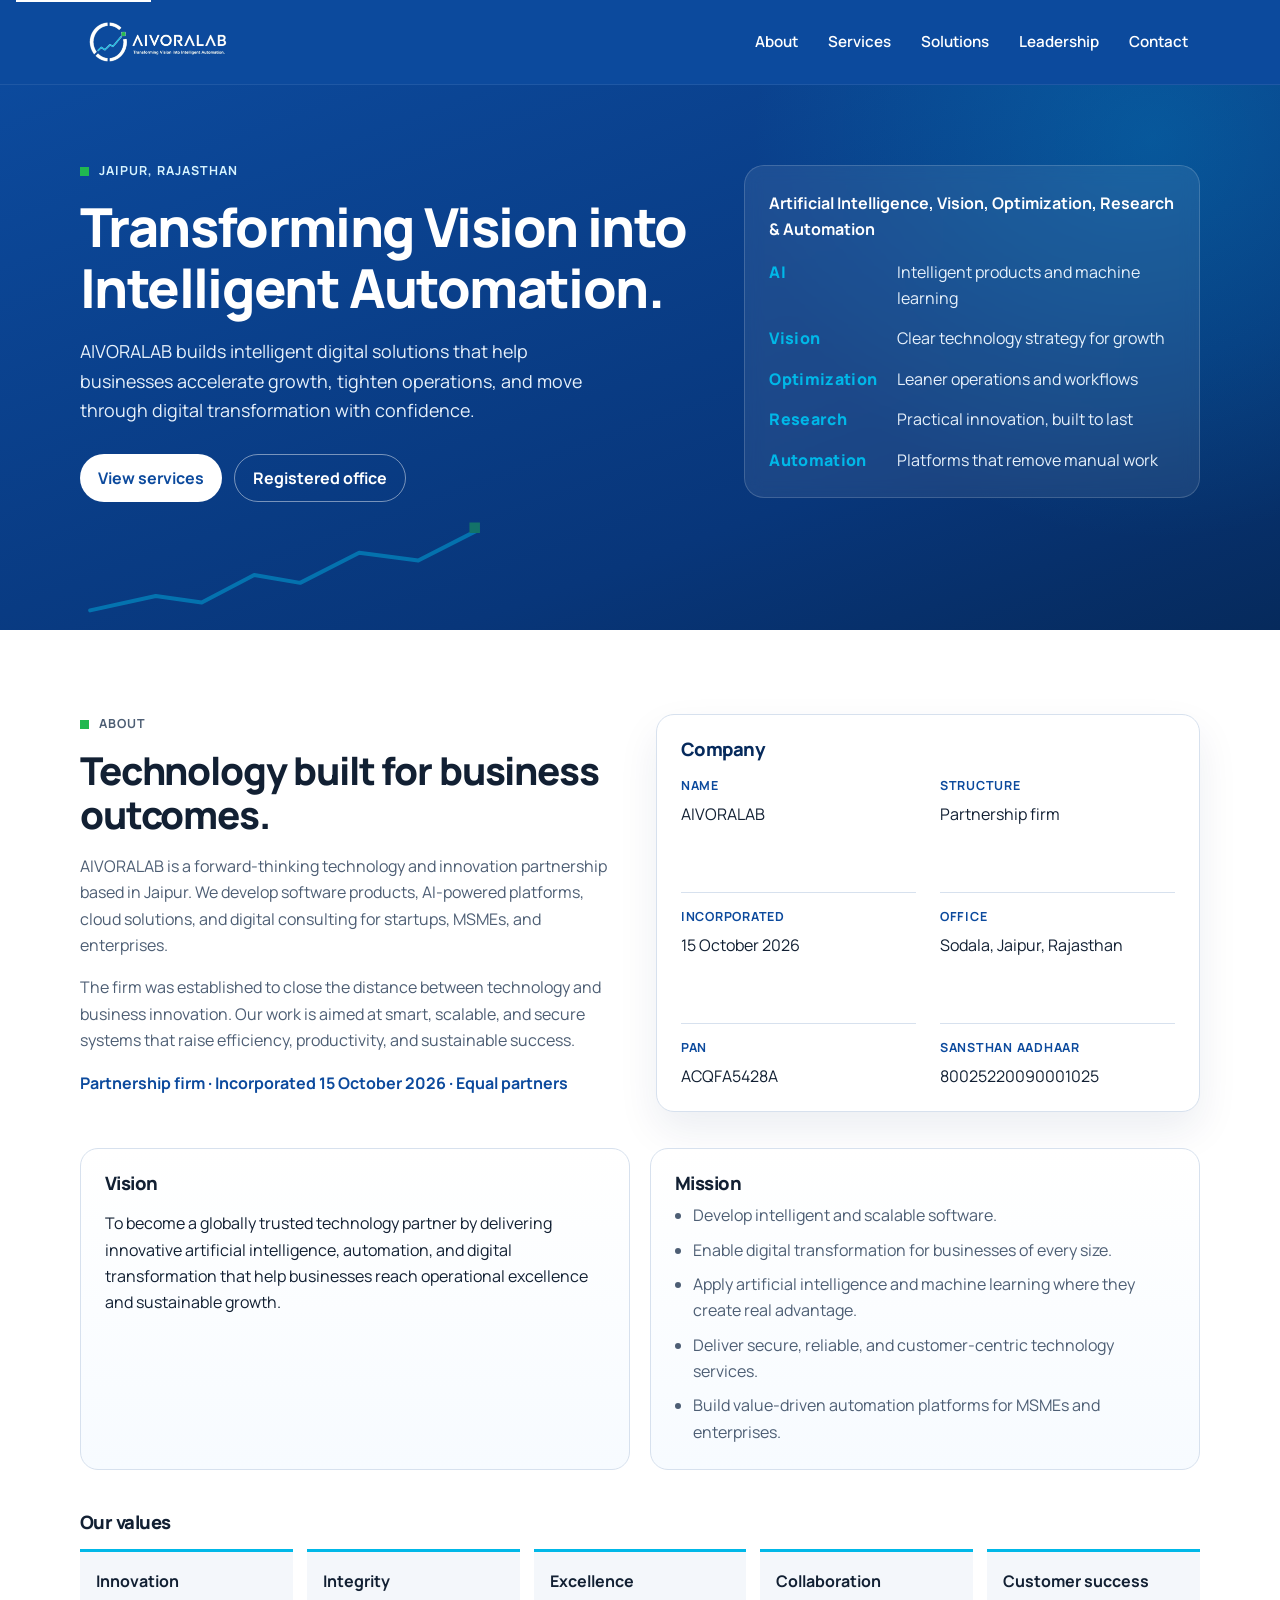
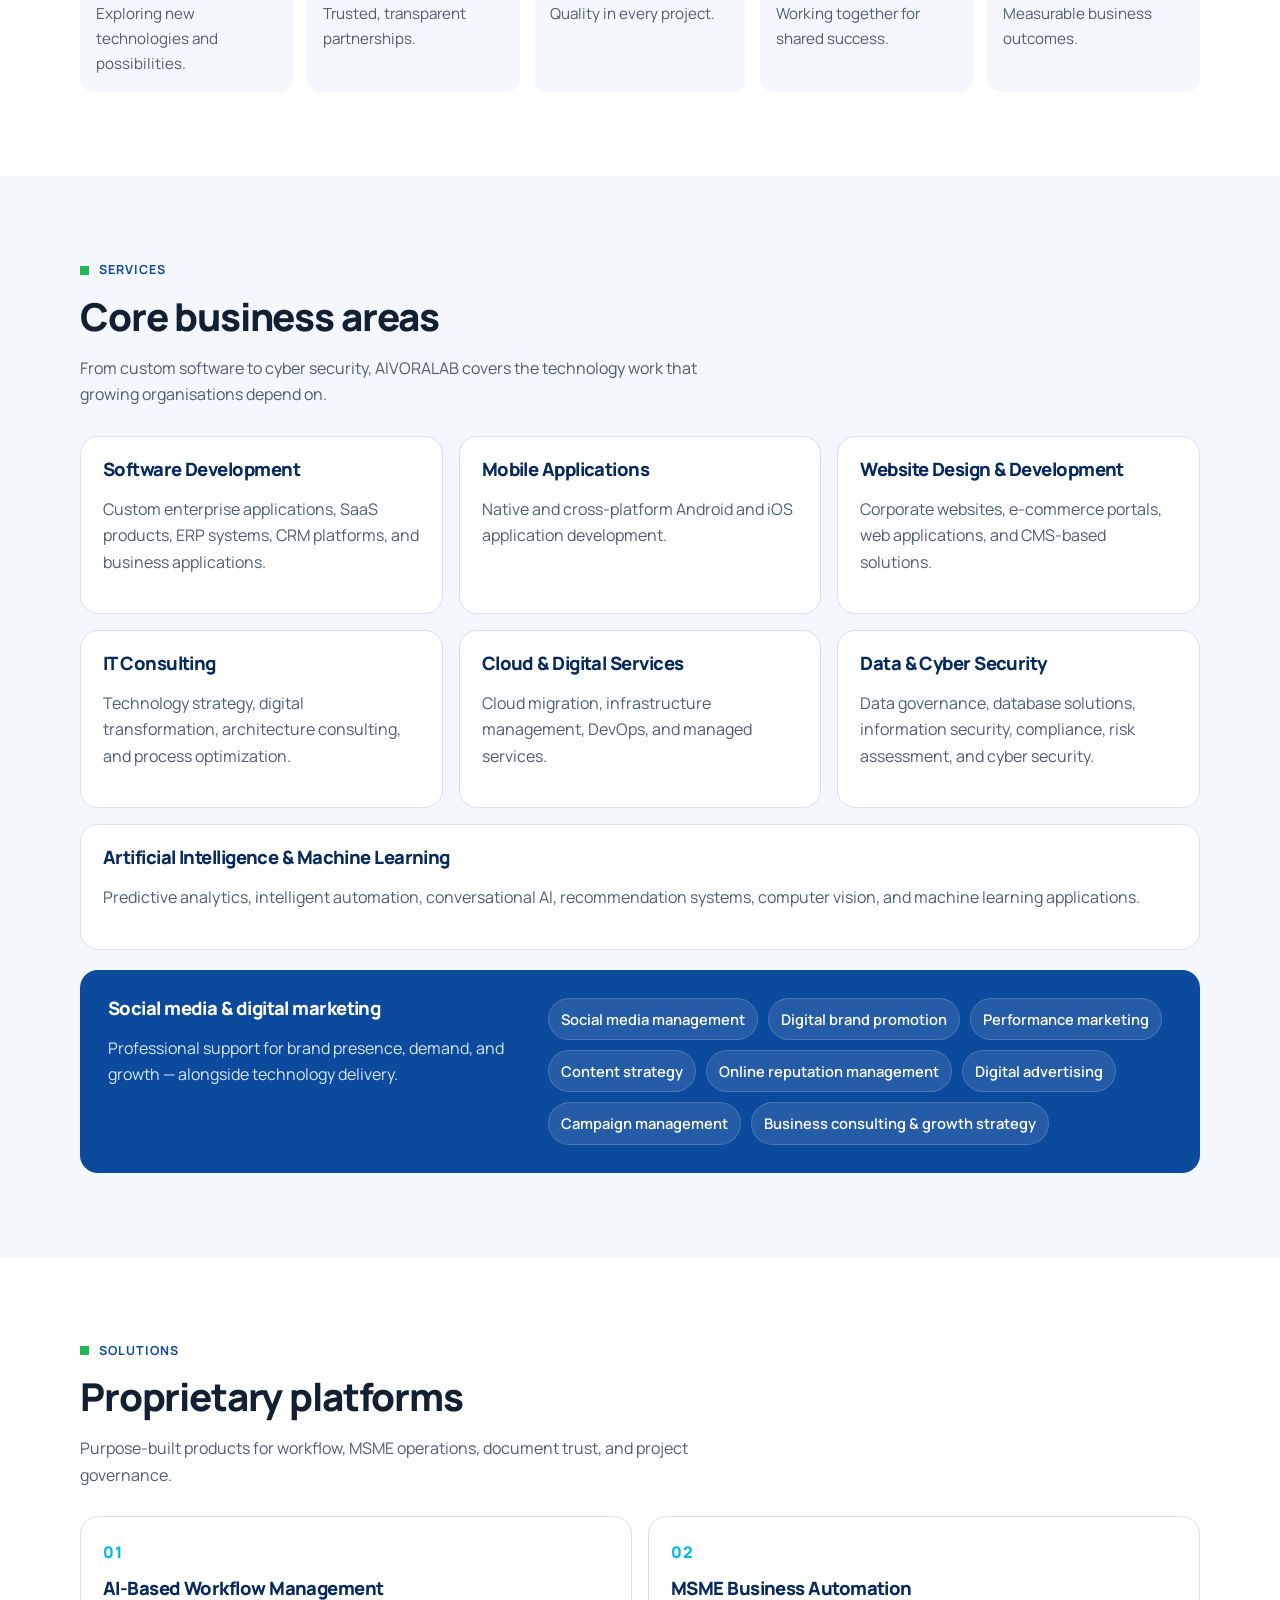
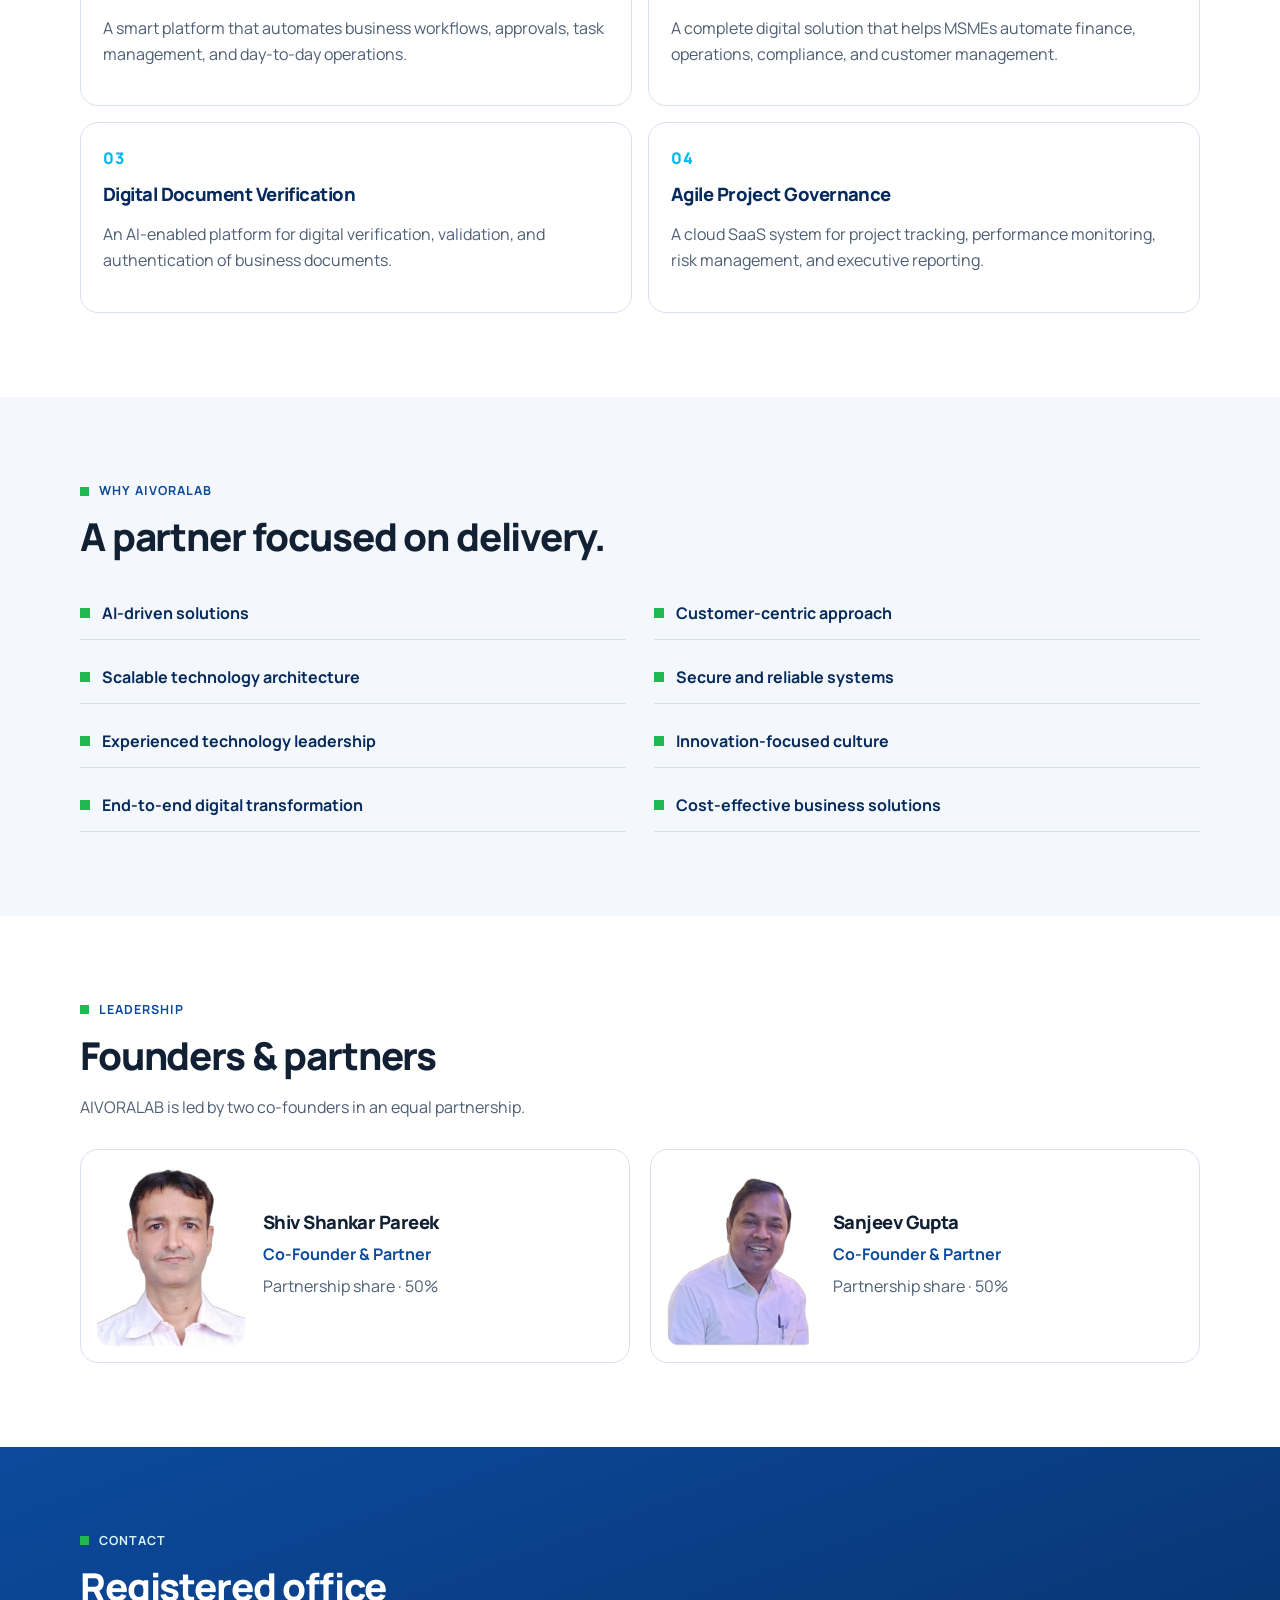
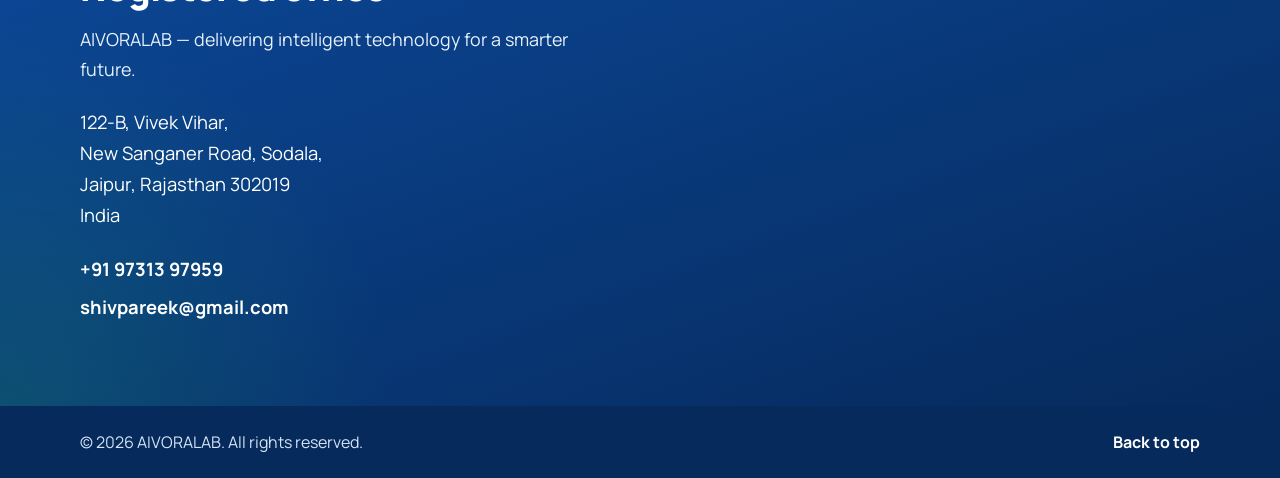
==== index.html @ e3ea2e7b "Add files via upload Website" ====
<!DOCTYPE html>
<html lang="en">
<head>
  <meta charset="UTF-8">
  <meta name="viewport" content="width=device-width, initial-scale=1.0">
  <title>AIVORALAB | Transforming Vision into Intelligent Automation</title>
  <meta name="description" content="AIVORALAB is a Jaipur technology partnership delivering artificial intelligence, software, cloud, automation, and digital transformation for startups, MSMEs, and enterprises.">
  <meta name="theme-color" content="#0c4a9d">
  <link rel="icon" href="assets/logo.jpeg" type="image/jpeg">
  <link rel="preconnect" href="https://fonts.googleapis.com">
  <link rel="preconnect" href="https://fonts.gstatic.com" crossorigin>
  <link href="https://fonts.googleapis.com/css2?family=Manrope:wght@400;500;600;700;800&display=swap" rel="stylesheet">
  <link rel="stylesheet" href="css/styles.css">
  <script type="application/ld+json">
  {
    "@context": "https://schema.org",
    "@type": "Organization",
    "name": "AIVORALAB",
    "alternateName": "Artificial Intelligence, Vision, Optimization, Research & Automation",
    "description": "Technology and innovation partnership developing intelligent software, AI platforms, cloud solutions, and digital consulting services.",
    "slogan": "Transforming Vision into Intelligent Automation.",
    "email": "shivpareek@gmail.com",
    "telephone": "+919731397959",
    "foundingDate": "2026-10-15",
    "address": {
      "@type": "PostalAddress",
      "streetAddress": "122-B, Vivek Vihar, New Sanganer Road, Sodala",
      "addressLocality": "Jaipur",
      "addressRegion": "Rajasthan",
      "postalCode": "302019",
      "addressCountry": "IN"
    },
    "founder": [
      { "@type": "Person", "name": "Shiv Shankar Pareek" },
      { "@type": "Person", "name": "Sanjeev Gupta" }
    ]
  }
  </script>
</head>
<body>
  <div id="top"></div>
  <a class="skip-link" href="#main">Skip to content</a>

  <header class="site-header">
    <div class="container header-bar">
      <a class="brand" href="#top" aria-label="AIVORALAB home">
        <img src="assets/logo.jpeg" alt="AIVORALAB" width="1246" height="462">
      </a>
      <button class="nav-toggle" type="button" aria-expanded="false" aria-controls="site-nav">
        <span class="sr-only">Menu</span>
        <span></span>
        <span></span>
        <span></span>
      </button>
      <nav class="site-nav" id="site-nav" aria-label="Primary">
        <a href="#about">About</a>
        <a href="#services">Services</a>
        <a href="#solutions">Solutions</a>
        <a href="#leadership">Leadership</a>
        <a href="#contact">Contact</a>
      </nav>
    </div>
  </header>

  <main id="main">
    <section class="hero" aria-labelledby="hero-title">
      <div class="container hero-grid">
        <div class="hero-copy">
          <p class="kicker kicker-light"><span class="sq" aria-hidden="true"></span> Jaipur, Rajasthan</p>
          <h1 id="hero-title">Transforming Vision into Intelligent Automation.</h1>
          <p class="lede">AIVORALAB builds intelligent digital solutions that help businesses accelerate growth, tighten operations, and move through digital transformation with confidence.</p>
          <div class="hero-actions">
            <a class="btn btn-light" href="#services">View services</a>
            <a class="btn btn-ghost" href="#contact">Registered office</a>
          </div>
        </div>
        <div class="hero-panel" aria-label="What AIVORALAB stands for">
          <p class="panel-label">Artificial Intelligence, Vision, Optimization, Research &amp; Automation</p>
          <ul class="pillar-list">
            <li><span class="pillar-name">AI</span><span>Intelligent products and machine learning</span></li>
            <li><span class="pillar-name">Vision</span><span>Clear technology strategy for growth</span></li>
            <li><span class="pillar-name">Optimization</span><span>Leaner operations and workflows</span></li>
            <li><span class="pillar-name">Research</span><span>Practical innovation, built to last</span></li>
            <li><span class="pillar-name">Automation</span><span>Platforms that remove manual work</span></li>
          </ul>
        </div>
      </div>
      <svg class="hero-chart" viewBox="0 0 640 180" aria-hidden="true" focusable="false">
        <path d="M20 150 L120 128 L190 138 L270 96 L340 108 L430 62 L520 74 L610 28" fill="none" stroke="#00b8e8" stroke-width="6" stroke-linecap="round" stroke-linejoin="round"/>
        <rect x="598" y="16" width="16" height="16" fill="#20b850"/>
      </svg>
    </section>

    <section class="section" id="about">
      <div class="container about-grid">
        <div>
          <p class="kicker"><span class="sq" aria-hidden="true"></span> About</p>
          <h2>Technology built for business outcomes.</h2>
          <p>AIVORALAB is a forward-thinking technology and innovation partnership based in Jaipur. We develop software products, AI-powered platforms, cloud solutions, and digital consulting for startups, MSMEs, and enterprises.</p>
          <p>The firm was established to close the distance between technology and business innovation. Our work is aimed at smart, scalable, and secure systems that raise efficiency, productivity, and sustainable success.</p>
          <p class="quiet">Partnership firm · Incorporated 15 October 2026 · Equal partners</p>
        </div>
        <aside class="fact-card" aria-label="Company facts">
          <h3>Company</h3>
          <dl>
            <div>
              <dt>Name</dt>
              <dd>AIVORALAB</dd>
            </div>
            <div>
              <dt>Structure</dt>
              <dd>Partnership firm</dd>
            </div>
            <div>
              <dt>Incorporated</dt>
              <dd>15 October 2026</dd>
            </div>
            <div>
              <dt>Office</dt>
              <dd>Sodala, Jaipur, Rajasthan</dd>
            </div>
            <div>
              <dt>PAN</dt>
              <dd>ACQFA5428A</dd>
            </div>
            <div>
              <dt>Sansthan Aadhaar</dt>
              <dd>80025220090001025</dd>
            </div>
          </dl>
        </aside>
      </div>

      <div class="container split-cards">
        <article class="panel">
          <h3>Vision</h3>
          <p>To become a globally trusted technology partner by delivering innovative artificial intelligence, automation, and digital transformation that help businesses reach operational excellence and sustainable growth.</p>
        </article>
        <article class="panel">
          <h3>Mission</h3>
          <ul class="clean-list">
            <li>Develop intelligent and scalable software.</li>
            <li>Enable digital transformation for businesses of every size.</li>
            <li>Apply artificial intelligence and machine learning where they create real advantage.</li>
            <li>Deliver secure, reliable, and customer-centric technology services.</li>
            <li>Build value-driven automation platforms for MSMEs and enterprises.</li>
          </ul>
        </article>
      </div>

      <div class="container">
        <h3 class="subhead">Our values</h3>
        <ul class="value-row">
          <li>
            <strong>Innovation</strong>
            <span>Exploring new technologies and possibilities.</span>
          </li>
          <li>
            <strong>Integrity</strong>
            <span>Trusted, transparent partnerships.</span>
          </li>
          <li>
            <strong>Excellence</strong>
            <span>Quality in every project.</span>
          </li>
          <li>
            <strong>Collaboration</strong>
            <span>Working together for shared success.</span>
          </li>
          <li>
            <strong>Customer success</strong>
            <span>Measurable business outcomes.</span>
          </li>
        </ul>
      </div>
    </section>

    <section class="section section-muted" id="services">
      <div class="container">
        <p class="kicker"><span class="sq" aria-hidden="true"></span> Services</p>
        <h2>Core business areas</h2>
        <p class="section-intro">From custom software to cyber security, AIVORALAB covers the technology work that growing organisations depend on.</p>
        <div class="card-grid">
          <article class="card">
            <h3>Software Development</h3>
            <p>Custom enterprise applications, SaaS products, ERP systems, CRM platforms, and business applications.</p>
          </article>
          <article class="card">
            <h3>Mobile Applications</h3>
            <p>Native and cross-platform Android and iOS application development.</p>
          </article>
          <article class="card">
            <h3>Website Design &amp; Development</h3>
            <p>Corporate websites, e-commerce portals, web applications, and CMS-based solutions.</p>
          </article>
          <article class="card">
            <h3>IT Consulting</h3>
            <p>Technology strategy, digital transformation, architecture consulting, and process optimization.</p>
          </article>
          <article class="card">
            <h3>Cloud &amp; Digital Services</h3>
            <p>Cloud migration, infrastructure management, DevOps, and managed services.</p>
          </article>
          <article class="card">
            <h3>Data &amp; Cyber Security</h3>
            <p>Data governance, database solutions, information security, compliance, risk assessment, and cyber security.</p>
          </article>
          <article class="card card-wide">
            <h3>Artificial Intelligence &amp; Machine Learning</h3>
            <p>Predictive analytics, intelligent automation, conversational AI, recommendation systems, computer vision, and machine learning applications.</p>
          </article>
        </div>

        <div class="marketing-band">
          <div>
            <h3>Social media &amp; digital marketing</h3>
            <p>Professional support for brand presence, demand, and growth — alongside technology delivery.</p>
          </div>
          <ul>
            <li>Social media management</li>
            <li>Digital brand promotion</li>
            <li>Performance marketing</li>
            <li>Content strategy</li>
            <li>Online reputation management</li>
            <li>Digital advertising</li>
            <li>Campaign management</li>
            <li>Business consulting &amp; growth strategy</li>
          </ul>
        </div>
      </div>
    </section>

    <section class="section" id="solutions">
      <div class="container">
        <p class="kicker"><span class="sq" aria-hidden="true"></span> Solutions</p>
        <h2>Proprietary platforms</h2>
        <p class="section-intro">Purpose-built products for workflow, MSME operations, document trust, and project governance.</p>
        <div class="solution-grid">
          <article class="solution">
            <span class="index">01</span>
            <h3>AI-Based Workflow Management</h3>
            <p>A smart platform that automates business workflows, approvals, task management, and day-to-day operations.</p>
          </article>
          <article class="solution">
            <span class="index">02</span>
            <h3>MSME Business Automation</h3>
            <p>A complete digital solution that helps MSMEs automate finance, operations, compliance, and customer management.</p>
          </article>
          <article class="solution">
            <span class="index">03</span>
            <h3>Digital Document Verification</h3>
            <p>An AI-enabled platform for digital verification, validation, and authentication of business documents.</p>
          </article>
          <article class="solution">
            <span class="index">04</span>
            <h3>Agile Project Governance</h3>
            <p>A cloud SaaS system for project tracking, performance monitoring, risk management, and executive reporting.</p>
          </article>
        </div>
      </div>
    </section>

    <section class="section section-muted" id="why" aria-labelledby="why-title">
      <div class="container">
        <p class="kicker"><span class="sq" aria-hidden="true"></span> Why AIVORALAB</p>
        <h2 id="why-title">A partner focused on delivery.</h2>
        <ul class="why-grid">
          <li>AI-driven solutions</li>
          <li>Customer-centric approach</li>
          <li>Scalable technology architecture</li>
          <li>Secure and reliable systems</li>
          <li>Experienced technology leadership</li>
          <li>Innovation-focused culture</li>
          <li>End-to-end digital transformation</li>
          <li>Cost-effective business solutions</li>
        </ul>
      </div>
    </section>

    <section class="section" id="leadership">
      <div class="container">
        <p class="kicker"><span class="sq" aria-hidden="true"></span> Leadership</p>
        <h2>Founders &amp; partners</h2>
        <p class="section-intro">AIVORALAB is led by two co-founders in an equal partnership.</p>
        <div class="people">
          <article class="person">
            <img src="assets/shiv-shankar-pareek-white.jpg" alt="Portrait of Shiv Shankar Pareek" width="402" height="520">
            <div>
              <h3>Shiv Shankar Pareek</h3>
              <p class="role">Co-Founder &amp; Partner</p>
              <p class="share">Partnership share · 50%</p>
            </div>
          </article>
          <article class="person">
            <img src="assets/SanjeevGupta-white.jpg" alt="Portrait of Sanjeev Gupta" width="833" height="955">
            <div>
              <h3>Sanjeev Gupta</h3>
              <p class="role">Co-Founder &amp; Partner</p>
              <p class="share">Partnership share · 50%</p>
            </div>
          </article>
        </div>
      </div>
    </section>

    <section class="section section-contact" id="contact">
      <div class="container">
        <p class="kicker kicker-light"><span class="sq" aria-hidden="true"></span> Contact</p>
        <h2>Registered office</h2>
        <p class="lede lede-light">AIVORALAB — delivering intelligent technology for a smarter future.</p>
        <address>
          122-B, Vivek Vihar,<br>
          New Sanganer Road, Sodala,<br>
          Jaipur, Rajasthan 302019<br>
          India
        </address>
        <ul class="contact-links">
          <li><a href="tel:+919731397959">+91 97313 97959</a></li>
          <li><a href="mailto:shivpareek@gmail.com">shivpareek@gmail.com</a></li>
        </ul>
      </div>
    </section>
  </main>

  <footer class="site-footer">
    <div class="container footer-bar">
      <p>© <span id="year">2026</span> AIVORALAB. All rights reserved.</p>
      <a class="back-to-top" href="#top">Back to top</a>
    </div>
  </footer>

  <script src="js/main.js"></script>
</body>
</html>
---- css/styles.css ----
:root {
  --blue: #0c4a9d;
  --blue-deep: #08367a;
  --blue-ink: #062a5c;
  --cyan: #00b8e8;
  --green: #20b850;
  --white: #ffffff;
  --paper: #f4f7fb;
  --line: #d7e1ee;
  --ink: #122033;
  --muted: #4d5e74;
  --header: 84px;
  --max: 1120px;
  --shadow: 0 18px 40px rgba(8, 40, 90, 0.08);
  --font: "Manrope", "Segoe UI", sans-serif;
}

*,
*::before,
*::after {
  box-sizing: border-box;
}

html {
  scroll-behavior: smooth;
}

body {
  margin: 0;
  font-family: var(--font);
  color: var(--ink);
  background: var(--white);
  line-height: 1.65;
}

img {
  max-width: 100%;
  display: block;
}

a {
  color: inherit;
}

address {
  font-style: normal;
}

.sr-only {
  position: absolute;
  width: 1px;
  height: 1px;
  padding: 0;
  margin: -1px;
  overflow: hidden;
  clip: rect(0, 0, 0, 0);
  white-space: nowrap;
  border: 0;
}

.skip-link {
  position: absolute;
  left: 16px;
  top: -40px;
  background: var(--white);
  color: var(--blue);
  padding: 8px 12px;
  z-index: 20;
}

.skip-link:focus {
  top: 12px;
}

.container {
  width: min(var(--max), calc(100% - 40px));
  margin-inline: auto;
}

.site-header {
  position: sticky;
  top: 0;
  z-index: 10;
  background: var(--blue);
  border-bottom: 1px solid rgba(255, 255, 255, 0.08);
}

.header-bar {
  min-height: var(--header);
  display: flex;
  align-items: center;
  justify-content: space-between;
  gap: 24px;
}

.brand {
  flex: none;
  min-width: 0;
}

.brand img {
  height: 58px;
  width: auto;
  max-width: min(240px, 58vw);
  background: var(--blue);
}

.site-nav {
  display: flex;
  align-items: center;
  gap: 6px;
}

.site-nav a {
  color: var(--white);
  text-decoration: none;
  font-weight: 600;
  font-size: 0.95rem;
  padding: 8px 12px;
  border-radius: 999px;
}

.site-nav a:hover,
.site-nav a:focus-visible,
.site-nav a.is-active {
  background: rgba(255, 255, 255, 0.12);
  outline: none;
}

.nav-toggle {
  display: none;
  width: 44px;
  height: 44px;
  border: 1px solid rgba(255, 255, 255, 0.35);
  background: transparent;
  border-radius: 10px;
  padding: 10px;
  cursor: pointer;
}

.nav-toggle span:not(.sr-only) {
  display: block;
  height: 2px;
  margin: 5px 0;
  background: var(--white);
  border-radius: 2px;
}

.hero {
  position: relative;
  overflow: hidden;
  background:
    radial-gradient(circle at 90% 10%, rgba(0, 184, 232, 0.22), transparent 32%),
    linear-gradient(160deg, var(--blue) 0%, var(--blue-deep) 70%, var(--blue-ink) 100%);
  color: var(--white);
  padding: 76px 0 128px;
}

.hero-grid {
  position: relative;
  z-index: 1;
  display: grid;
  grid-template-columns: 1.15fr 0.85fr;
  gap: 48px;
  align-items: center;
}

.kicker {
  display: flex;
  align-items: center;
  gap: 10px;
  margin: 0 0 14px;
  color: var(--blue);
  font-weight: 700;
  letter-spacing: 0.08em;
  text-transform: uppercase;
  font-size: 0.78rem;
}

.kicker-light {
  color: #d7f4ff;
}

.sq {
  width: 9px;
  height: 9px;
  background: var(--green);
  flex: none;
}

h1,
h2,
h3 {
  font-weight: 800;
  letter-spacing: -0.03em;
  line-height: 1.15;
}

h1 {
  margin: 0 0 18px;
  font-size: clamp(2.35rem, 4.2vw, 3.55rem);
  max-width: 20ch;
}

h2 {
  margin: 0 0 16px;
  font-size: clamp(1.8rem, 3vw, 2.5rem);
}

h3 {
  margin: 0 0 8px;
  font-size: 1.15rem;
}

.lede {
  margin: 0;
  max-width: 46ch;
  font-size: 1.12rem;
  color: #e7f1fb;
}

.hero-actions {
  display: flex;
  flex-wrap: wrap;
  gap: 12px;
  margin-top: 28px;
}

.btn {
  display: inline-flex;
  align-items: center;
  justify-content: center;
  min-height: 48px;
  padding: 0 18px;
  border-radius: 999px;
  text-decoration: none;
  font-weight: 700;
}

.btn:focus-visible,
.site-footer a:focus-visible,
.nav-toggle:focus-visible {
  outline: 3px solid var(--cyan);
  outline-offset: 3px;
}

.btn-light {
  background: var(--white);
  color: var(--blue);
}

.btn-light:hover {
  background: #e9f8ff;
}

.btn-ghost {
  color: var(--white);
  border: 1px solid rgba(255, 255, 255, 0.45);
}

.btn-ghost:hover {
  background: rgba(255, 255, 255, 0.08);
}

.hero-panel {
  background: rgba(255, 255, 255, 0.08);
  border: 1px solid rgba(255, 255, 255, 0.16);
  border-radius: 20px;
  padding: 24px;
  backdrop-filter: blur(8px);
}

.panel-label {
  margin: 0 0 16px;
  font-weight: 700;
  color: #ffffff;
}

.pillar-list {
  list-style: none;
  margin: 0;
  padding: 0;
  display: grid;
  grid-template-columns: max-content minmax(0, 1fr);
  column-gap: 20px;
  row-gap: 14px;
  align-items: baseline;
}

.pillar-list li {
  display: contents;
}

.pillar-name {
  color: var(--cyan);
  font-weight: 800;
  letter-spacing: 0.02em;
  white-space: nowrap;
}

.pillar-list li span:last-child {
  min-width: 0;
  color: #e7f1fb;
}

.hero-chart {
  position: absolute;
  left: 6%;
  bottom: 0;
  width: min(420px, 46vw);
  opacity: 0.45;
  pointer-events: none;
}

.section {
  padding: 84px 0;
  scroll-margin-top: calc(var(--header) + 12px);
}

.section-muted {
  background: var(--paper);
}

#top {
  position: absolute;
  top: 0;
  left: 0;
  width: 1px;
  height: 1px;
}

.about-grid {
  display: grid;
  grid-template-columns: 1fr 1fr;
  gap: 32px;
  align-items: stretch;
}

.about-grid p,
.section-intro,
.card p,
.solution p,
.marketing-band p {
  color: var(--muted);
}

.quiet {
  color: var(--blue) !important;
  font-weight: 700;
}

.fact-card,
.panel,
.card,
.solution {
  background: var(--white);
  border: 1px solid var(--line);
  border-radius: 18px;
}

.fact-card {
  height: 100%;
  padding: 24px 24px 8px;
  box-shadow: var(--shadow);
  display: flex;
  flex-direction: column;
}

.fact-card h3 {
  color: var(--blue-ink);
  margin-bottom: 16px;
}

.fact-card dl {
  margin: 0;
  flex: 1;
  display: grid;
  grid-template-columns: 1fr 1fr;
  column-gap: 24px;
  align-content: space-between;
}

.fact-card dl div {
  min-width: 0;
  padding: 14px 0;
  border-top: 1px solid var(--line);
}

.fact-card dl div:nth-child(-n+2) {
  border-top: 0;
  padding-top: 0;
}

dt {
  font-size: 0.78rem;
  letter-spacing: 0.06em;
  text-transform: uppercase;
  color: var(--blue);
  font-weight: 700;
}

dd {
  margin: 4px 0 0;
  overflow-wrap: anywhere;
}

.split-cards {
  display: grid;
  grid-template-columns: 1fr 1fr;
  gap: 20px;
  margin-top: 36px;
}

.panel {
  height: 100%;
  padding: 24px;
  background: linear-gradient(180deg, #ffffff 0%, #f7fbff 100%);
}

.clean-list {
  margin: 0;
  padding-left: 18px;
  color: var(--muted);
}

.clean-list li + li {
  margin-top: 8px;
}

.subhead {
  margin: 42px 0 16px;
}

.value-row {
  list-style: none;
  margin: 0;
  padding: 0;
  display: grid;
  grid-template-columns: repeat(5, 1fr);
  gap: 14px;
}

.value-row li {
  min-width: 0;
  height: 100%;
  padding: 16px;
  border-top: 3px solid var(--cyan);
  background: var(--paper);
  border-radius: 0 0 14px 14px;
}

.value-row strong,
.value-row span {
  display: block;
}

.value-row span {
  margin-top: 6px;
  color: var(--muted);
  font-size: 0.95rem;
}

.section-intro {
  max-width: 62ch;
  margin-top: 0;
}

.card-grid,
.solution-grid {
  display: grid;
  gap: 16px;
  margin-top: 28px;
}

.card-grid {
  grid-template-columns: repeat(3, 1fr);
}

.card,
.solution {
  padding: 22px;
}

.card-wide {
  grid-column: 1 / -1;
}

.card h3,
.solution h3 {
  color: var(--blue-ink);
}

.card:hover,
.solution:hover {
  border-color: #8fd4ee;
}

.marketing-band {
  margin-top: 20px;
  display: grid;
  grid-template-columns: 0.8fr 1.2fr;
  gap: 24px;
  padding: 28px;
  border-radius: 18px;
  background: var(--blue);
  color: var(--white);
}

.marketing-band p {
  color: #d7e7f8;
}

.marketing-band ul {
  list-style: none;
  margin: 0;
  padding: 0;
  display: flex;
  flex-wrap: wrap;
  gap: 10px;
  align-content: start;
}

.marketing-band li {
  background: rgba(255, 255, 255, 0.1);
  border: 1px solid rgba(255, 255, 255, 0.16);
  border-radius: 999px;
  padding: 8px 12px;
  font-weight: 600;
  font-size: 0.92rem;
}

.solution-grid {
  grid-template-columns: 1fr 1fr;
}

.index {
  display: inline-block;
  margin-bottom: 12px;
  color: var(--cyan);
  font-weight: 800;
  letter-spacing: 0.08em;
}

.why-grid {
  list-style: none;
  margin: 28px 0 0;
  padding: 0;
  display: grid;
  grid-template-columns: 1fr 1fr;
  gap: 12px 28px;
}

.why-grid li {
  display: flex;
  align-items: center;
  gap: 12px;
  min-height: 52px;
  padding: 8px 0;
  border-bottom: 1px solid var(--line);
  font-weight: 700;
  color: var(--blue-ink);
}

.why-grid li::before {
  content: "";
  width: 10px;
  height: 10px;
  background: var(--green);
  flex: none;
}

.people {
  display: grid;
  grid-template-columns: 1fr 1fr;
  gap: 20px;
  margin-top: 28px;
}

.person {
  display: grid;
  grid-template-columns: 148px 1fr;
  gap: 18px;
  align-items: center;
  padding: 16px;
  border: 1px solid var(--line);
  border-radius: 18px;
  background: var(--white);
}

.person img,
.avatar {
  width: 100%;
  height: 180px;
  object-fit: cover;
  object-position: center 18%;
  border-radius: 14px;
  background: #ffffff;
}

.avatar {
  display: grid;
  place-items: center;
  color: var(--white);
  font-size: 2rem;
  font-weight: 800;
  letter-spacing: 0.04em;
  background:
    linear-gradient(160deg, var(--blue), var(--blue-deep));
}

.role {
  margin: 0;
  color: var(--blue);
  font-weight: 700;
}

.share {
  margin: 6px 0 0;
  color: var(--muted);
}

.section-contact {
  background:
    radial-gradient(circle at 0% 100%, rgba(32, 184, 80, 0.18), transparent 28%),
    linear-gradient(160deg, var(--blue) 0%, var(--blue-ink) 100%);
  color: var(--white);
}

.lede-light {
  color: #e7f1fb;
  margin-bottom: 22px;
}

.section-contact address {
  font-size: 1.15rem;
  line-height: 1.7;
}

.contact-links {
  list-style: none;
  margin: 22px 0 0;
  padding: 0;
  display: grid;
  gap: 8px;
}

.contact-links a {
  color: var(--white);
  font-weight: 700;
  font-size: 1.15rem;
  text-decoration: none;
}

.contact-links a:hover,
.contact-links a:focus-visible {
  color: #b8ecff;
  text-decoration: underline;
}

.site-footer {
  background: var(--blue-ink);
  color: #d5e3f4;
}

.footer-bar {
  min-height: 72px;
  display: flex;
  align-items: center;
  justify-content: space-between;
  gap: 16px;
}

.footer-bar p {
  margin: 0;
}

.site-footer a {
  color: var(--white);
  font-weight: 700;
  text-decoration: none;
}

@media (max-width: 980px) {
  .hero-grid,
  .about-grid,
  .split-cards,
  .marketing-band {
    grid-template-columns: 1fr;
  }

  .card-grid,
  .solution-grid,
  .why-grid,
  .people {
    grid-template-columns: 1fr 1fr;
  }

  .value-row {
    grid-template-columns: repeat(6, minmax(0, 1fr));
  }

  .value-row li:nth-child(-n+3) {
    grid-column: span 2;
  }

  .value-row li:nth-child(n+4) {
    grid-column: span 3;
  }

  h1 {
    max-width: none;
  }

  .hero-chart {
    display: none;
  }

  .nav-toggle {
    display: block;
    flex: none;
  }

  .site-nav {
    display: none;
    position: absolute;
    left: 0;
    right: 0;
    top: 100%;
    background: var(--blue-deep);
    flex-direction: column;
    align-items: stretch;
    padding: 10px 16px 18px;
    border-bottom: 1px solid rgba(255, 255, 255, 0.08);
  }

  .site-nav.is-open {
    display: flex;
  }

  .site-nav a {
    padding: 12px;
  }
}

@media (max-width: 760px) {
  :root {
    --header: 72px;
  }

  .container {
    width: min(var(--max), calc(100% - 32px));
  }

  .brand img {
    height: 46px;
  }

  .hero {
    padding: 48px 0 72px;
  }

  .hero-actions {
    flex-direction: column;
    align-items: stretch;
  }

  .pillar-list {
    grid-template-columns: 1fr;
    row-gap: 16px;
  }

  .pillar-list li {
    display: grid;
    gap: 2px;
  }

  .pillar-name {
    white-space: normal;
  }

  .section {
    padding: 64px 0;
  }

  .why-grid,
  .value-row,
  .card-grid,
  .solution-grid,
  .people,
  .fact-card dl {
    grid-template-columns: 1fr;
  }

  .value-row li,
  .value-row li:nth-child(-n+3),
  .value-row li:nth-child(n+4) {
    grid-column: auto;
  }

  .fact-card dl div:nth-child(-n+2) {
    border-top: 1px solid var(--line);
    padding-top: 14px;
  }

  .fact-card dl div:first-child {
    border-top: 0;
    padding-top: 0;
  }

  .person {
    grid-template-columns: 112px 1fr;
    align-items: center;
  }

  .person img,
  .avatar {
    width: 100%;
    height: 136px;
  }

  .footer-bar {
    flex-direction: column;
    align-items: flex-start;
    padding: 20px 0;
  }
}

@media (prefers-reduced-motion: reduce) {
  html {
    scroll-behavior: auto;
  }
}
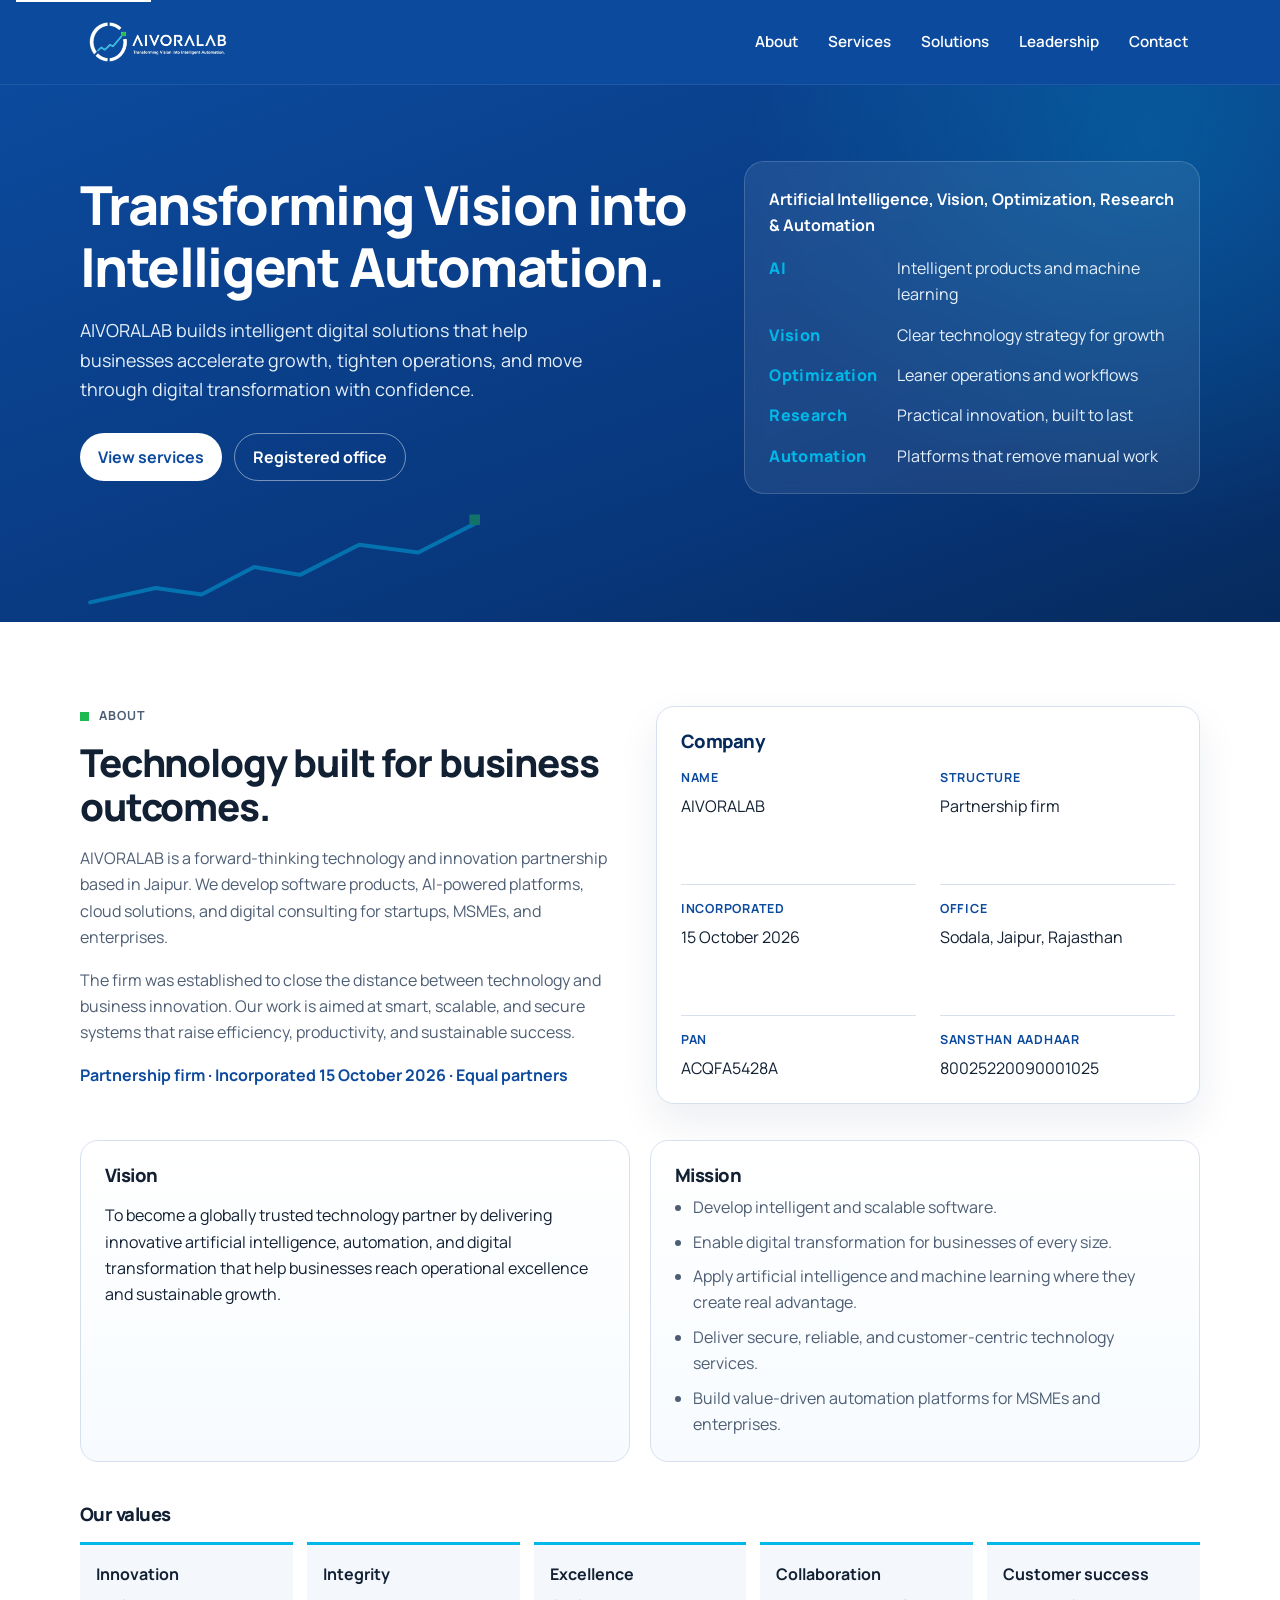
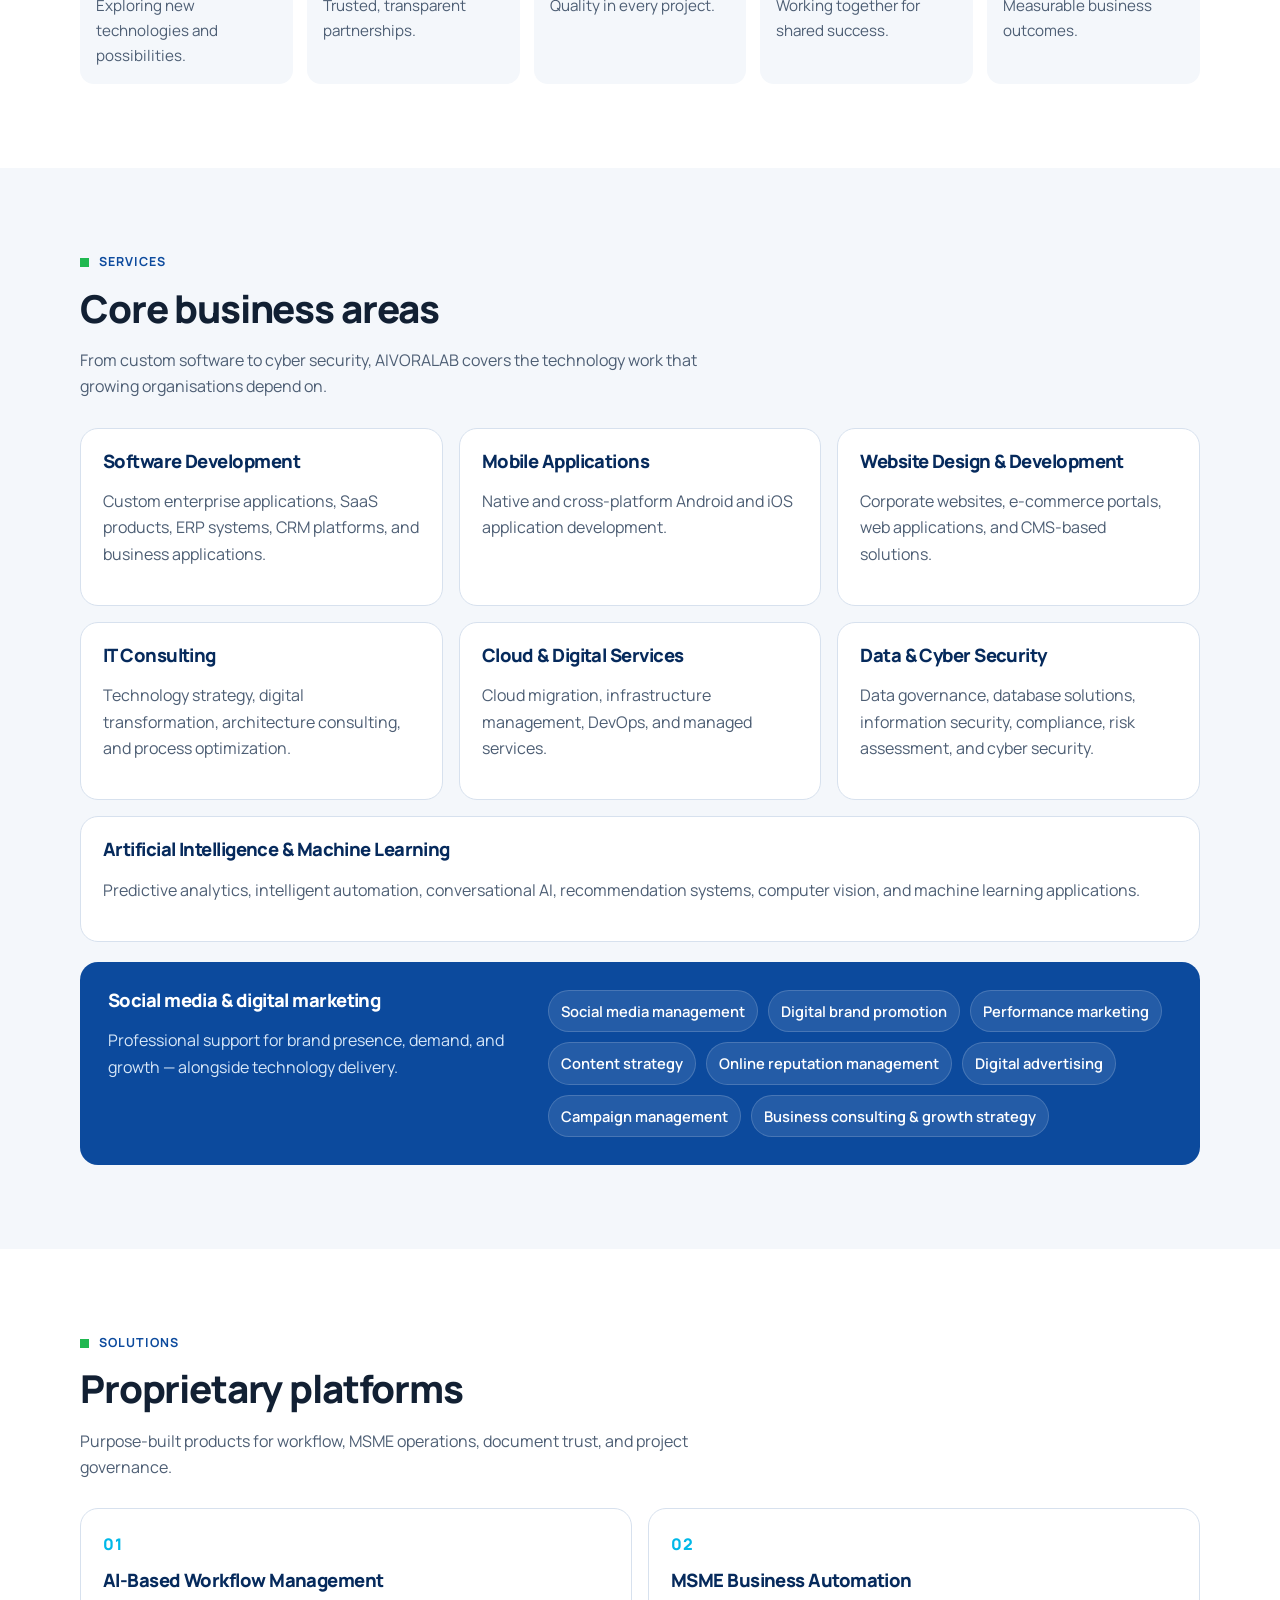
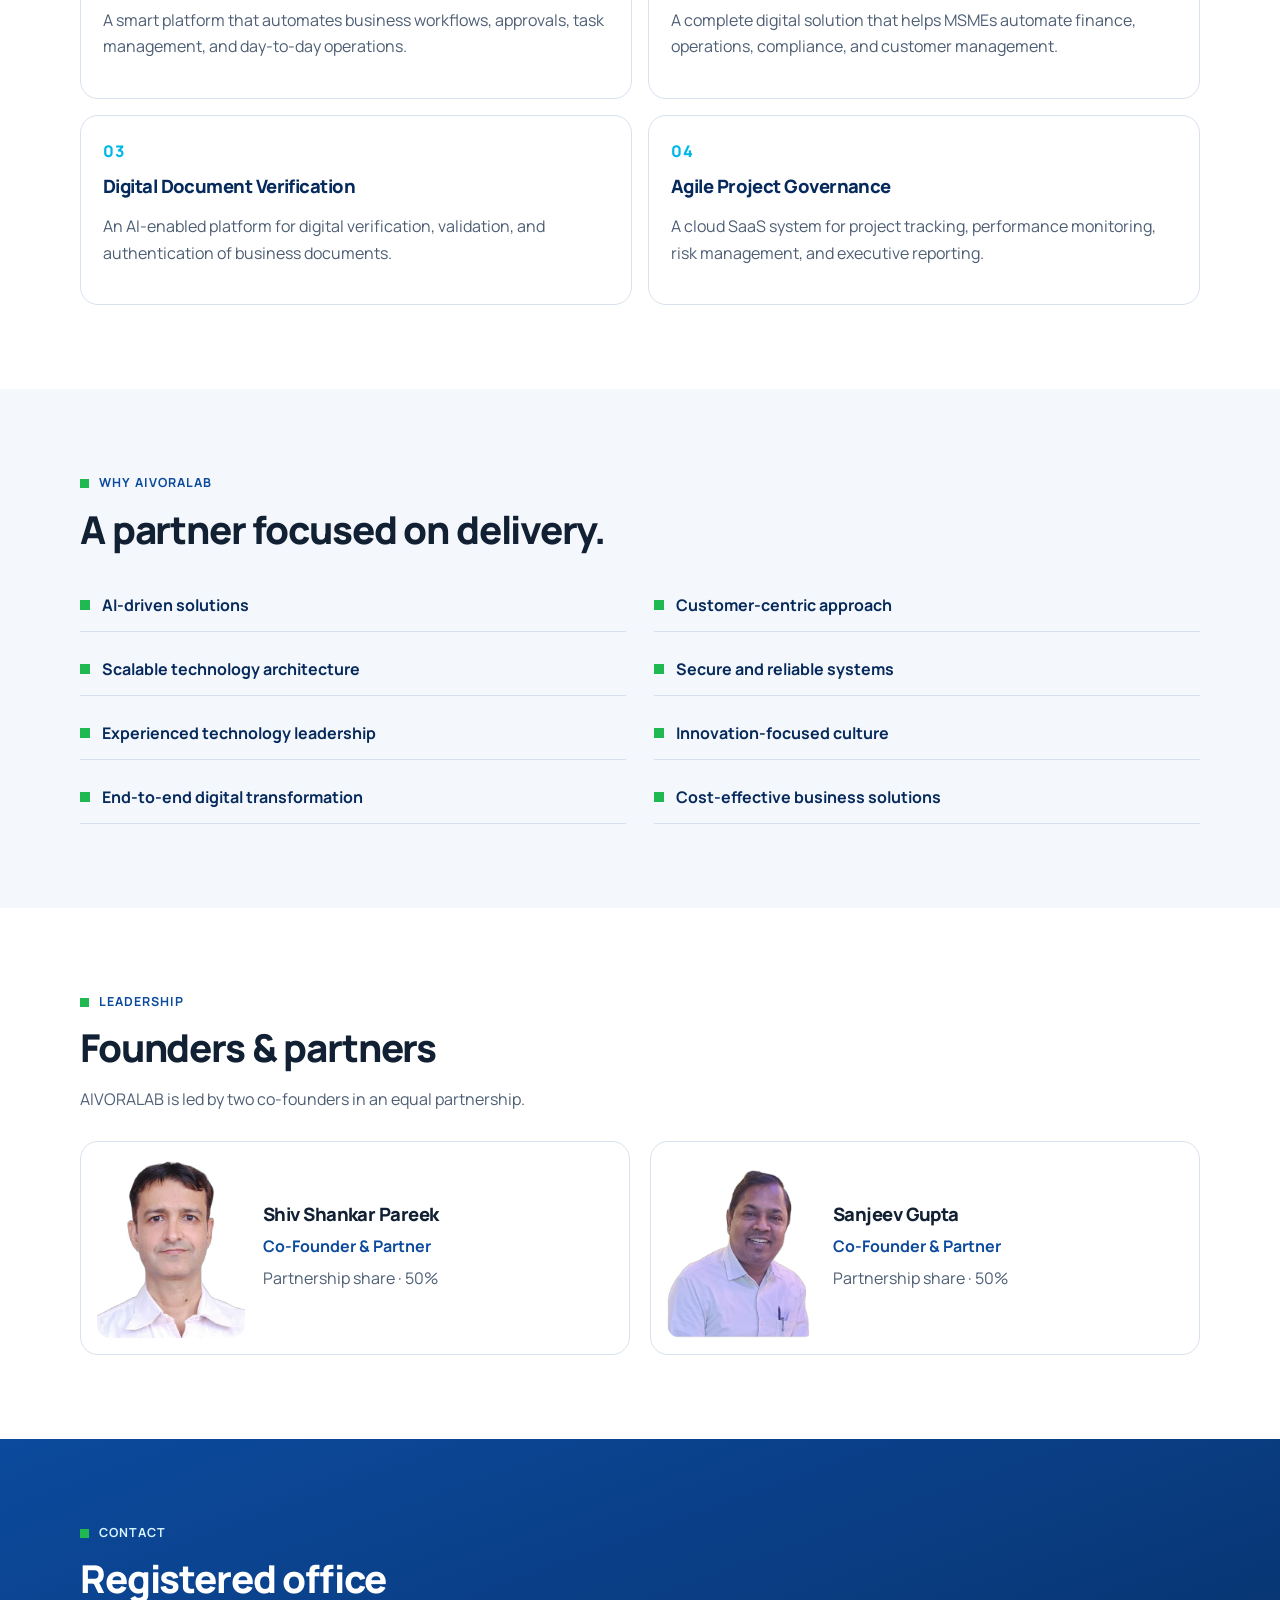
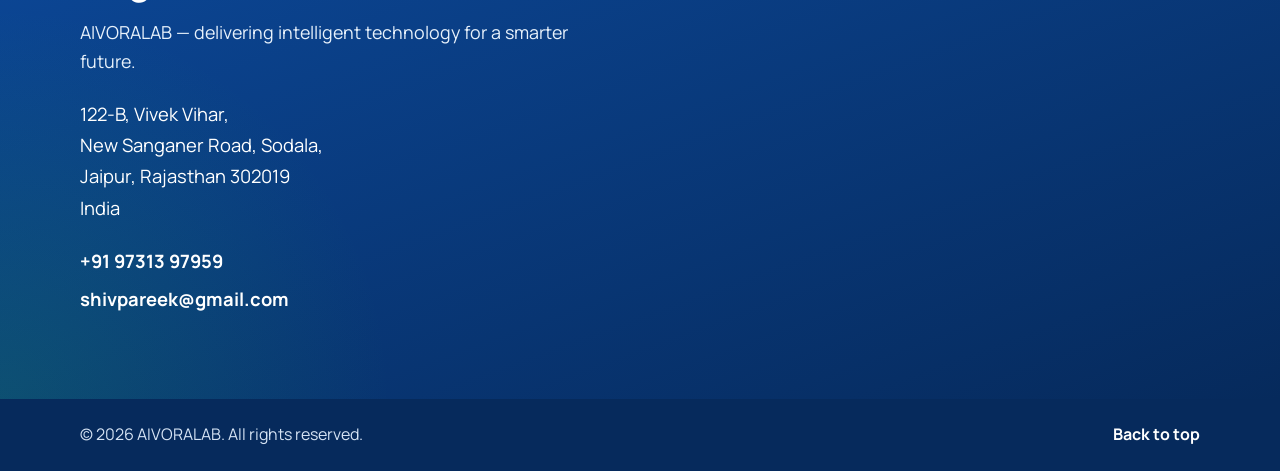
==== commit 95e6bd67: "Fix HTML encoding issues in index.html" ====
--- a/index.html
+++ b/index.html
@@ -18,7 +18,7 @@
     "name": "AIVORALAB",
     "alternateName": "Artificial Intelligence, Vision, Optimization, Research & Automation",
     "description": "Technology and innovation partnership developing intelligent software, AI platforms, cloud solutions, and digital consulting services.",
-    "slogan": "Transforming Vision into Intelligent Automation.",
+    "slogan": " Vision into Intelligent Automation.",
     "email": "shivpareek@gmail.com",
     "telephone": "+919731397959",
     "foundingDate": "2026-10-15",
@@ -66,7 +66,7 @@
     <section class="hero" aria-labelledby="hero-title">
       <div class="container hero-grid">
         <div class="hero-copy">
-          <p class="kicker kicker-light"><span class="sq" aria-hidden="true"></span> Jaipur, Rajasthan</p>
+          <!-- <p class="kicker kicker-light"><span class="sq" aria-hidden="true"></span> Jaipur, Rajasthan</p> -->
           <h1 id="hero-title">Transforming Vision into Intelligent Automation.</h1>
           <p class="lede">AIVORALAB builds intelligent digital solutions that help businesses accelerate growth, tighten operations, and move through digital transformation with confidence.</p>
           <div class="hero-actions">
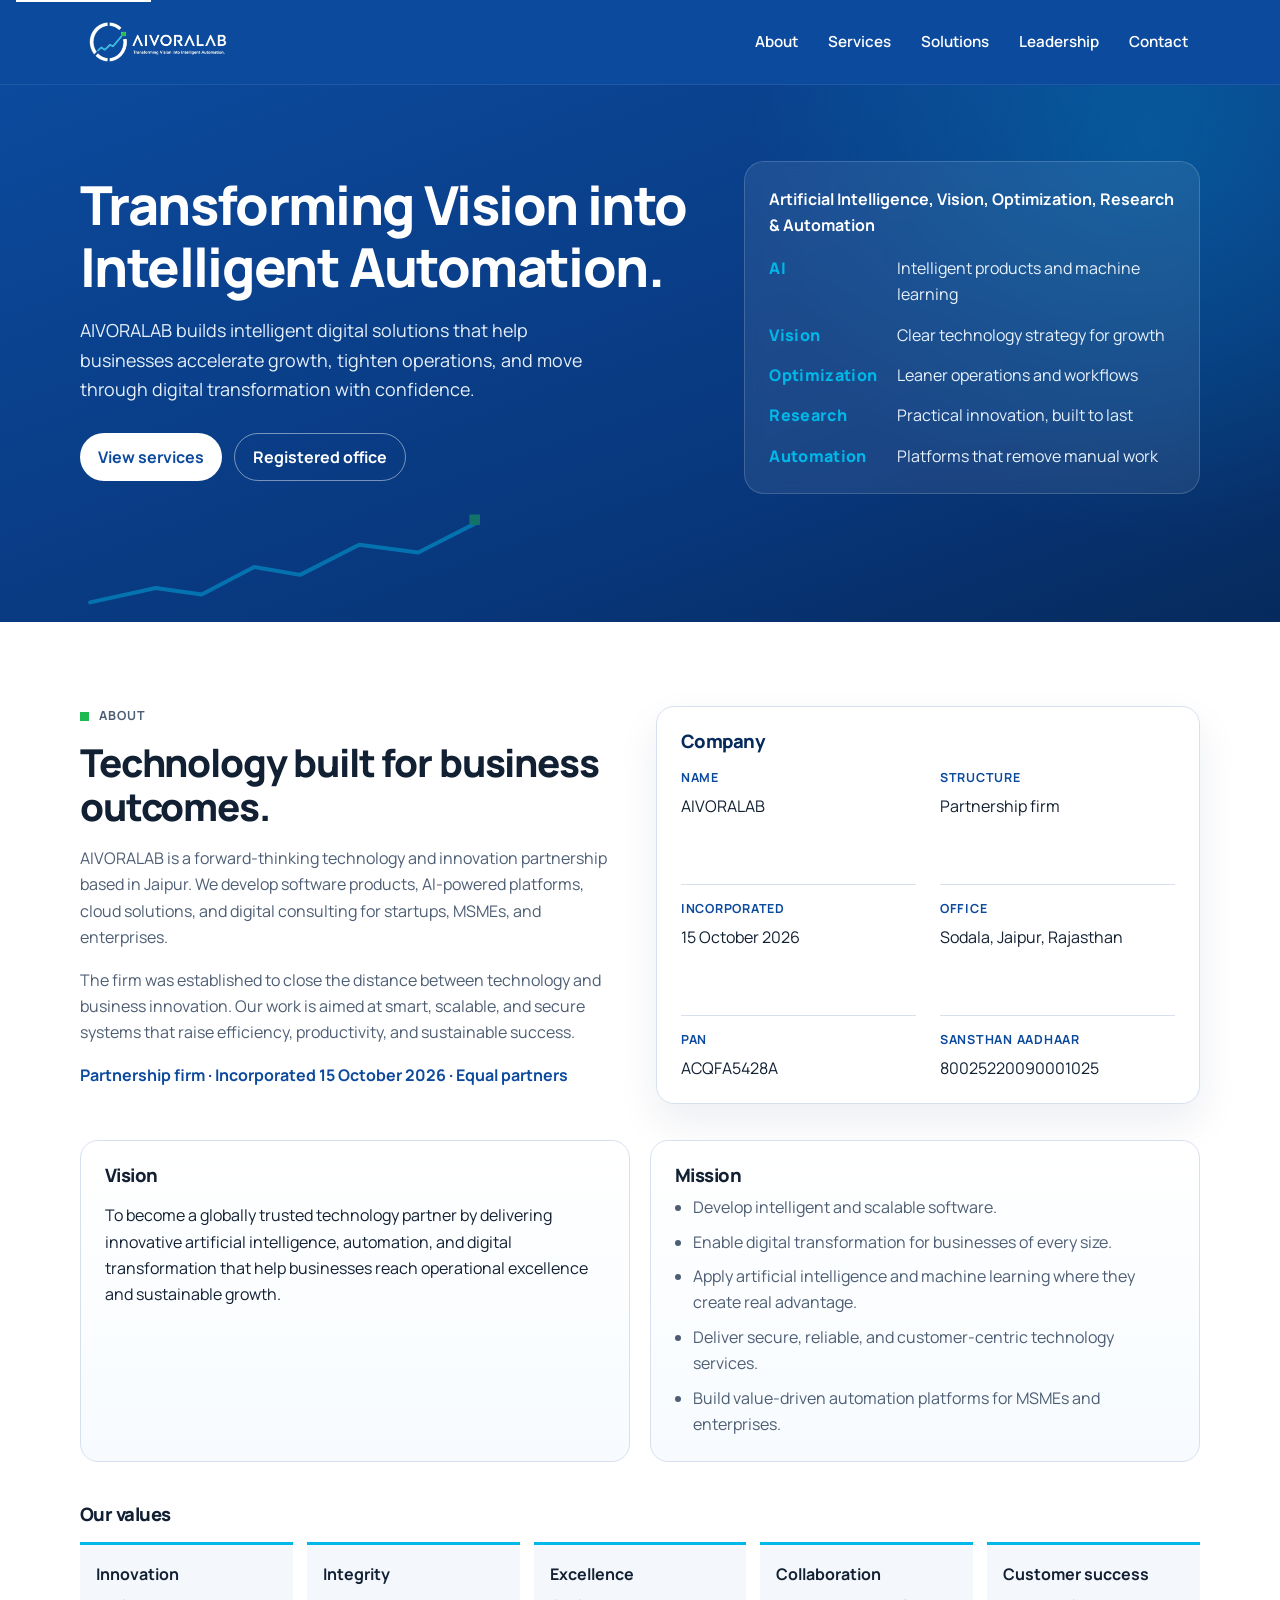
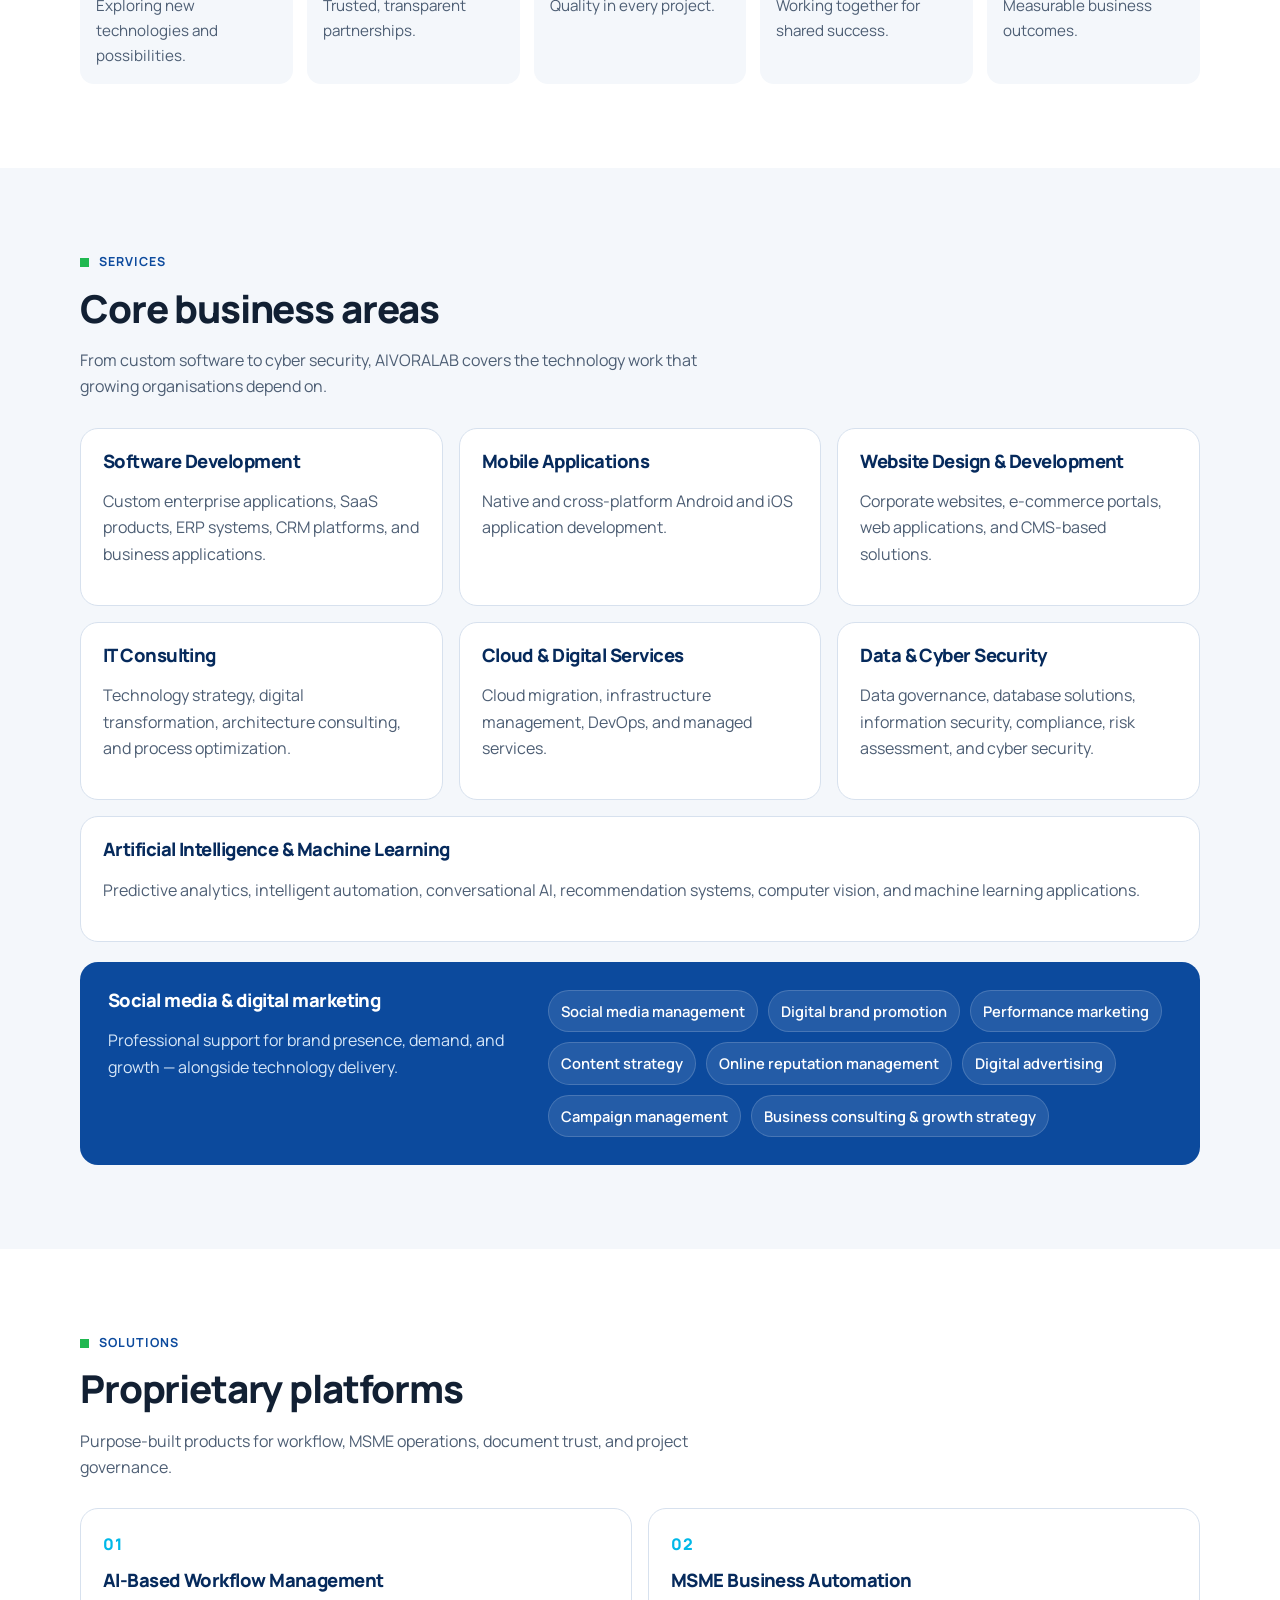
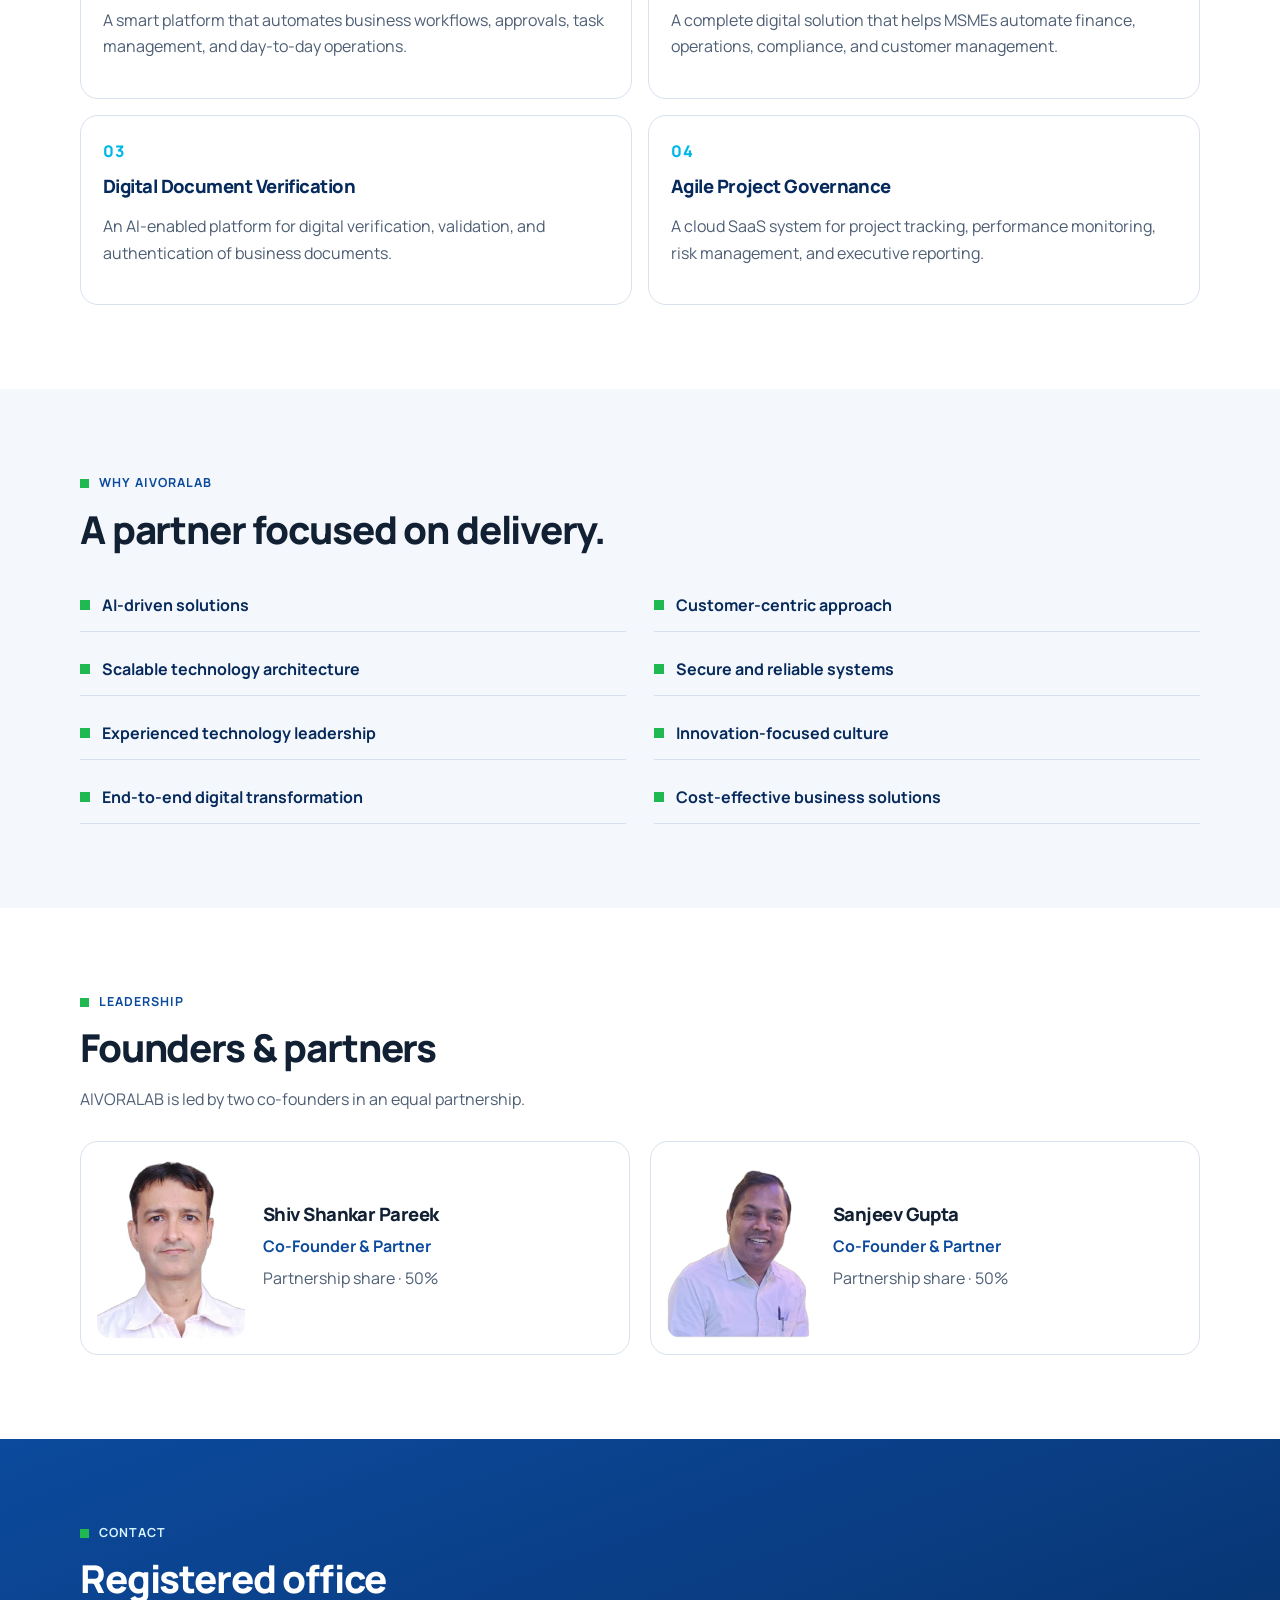
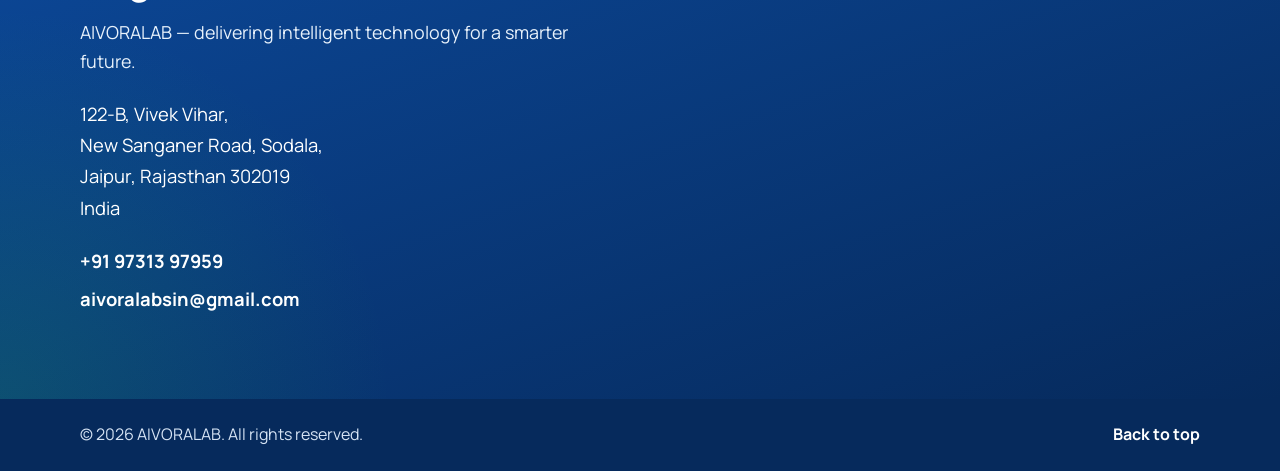
==== commit ccc6f70b: "Fix contact email and HTML entity issues in index.html Updated contact email in the JSON-LD script a" ====
--- a/index.html
+++ b/index.html
@@ -19,7 +19,7 @@
     "alternateName": "Artificial Intelligence, Vision, Optimization, Research & Automation",
     "description": "Technology and innovation partnership developing intelligent software, AI platforms, cloud solutions, and digital consulting services.",
     "slogan": " Vision into Intelligent Automation.",
-    "email": "shivpareek@gmail.com",
+    "email": "aivoralabsin@gmail.com",
     "telephone": "+919731397959",
     "foundingDate": "2026-10-15",
     "address": {
@@ -316,7 +316,7 @@
         </address>
         <ul class="contact-links">
           <li><a href="tel:+919731397959">+91 97313 97959</a></li>
-          <li><a href="mailto:shivpareek@gmail.com">shivpareek@gmail.com</a></li>
+          <li><a href="mailto:aivoralabsin@gmail.com">aivoralabsin@gmail.com</a></li>
         </ul>
       </div>
     </section>
